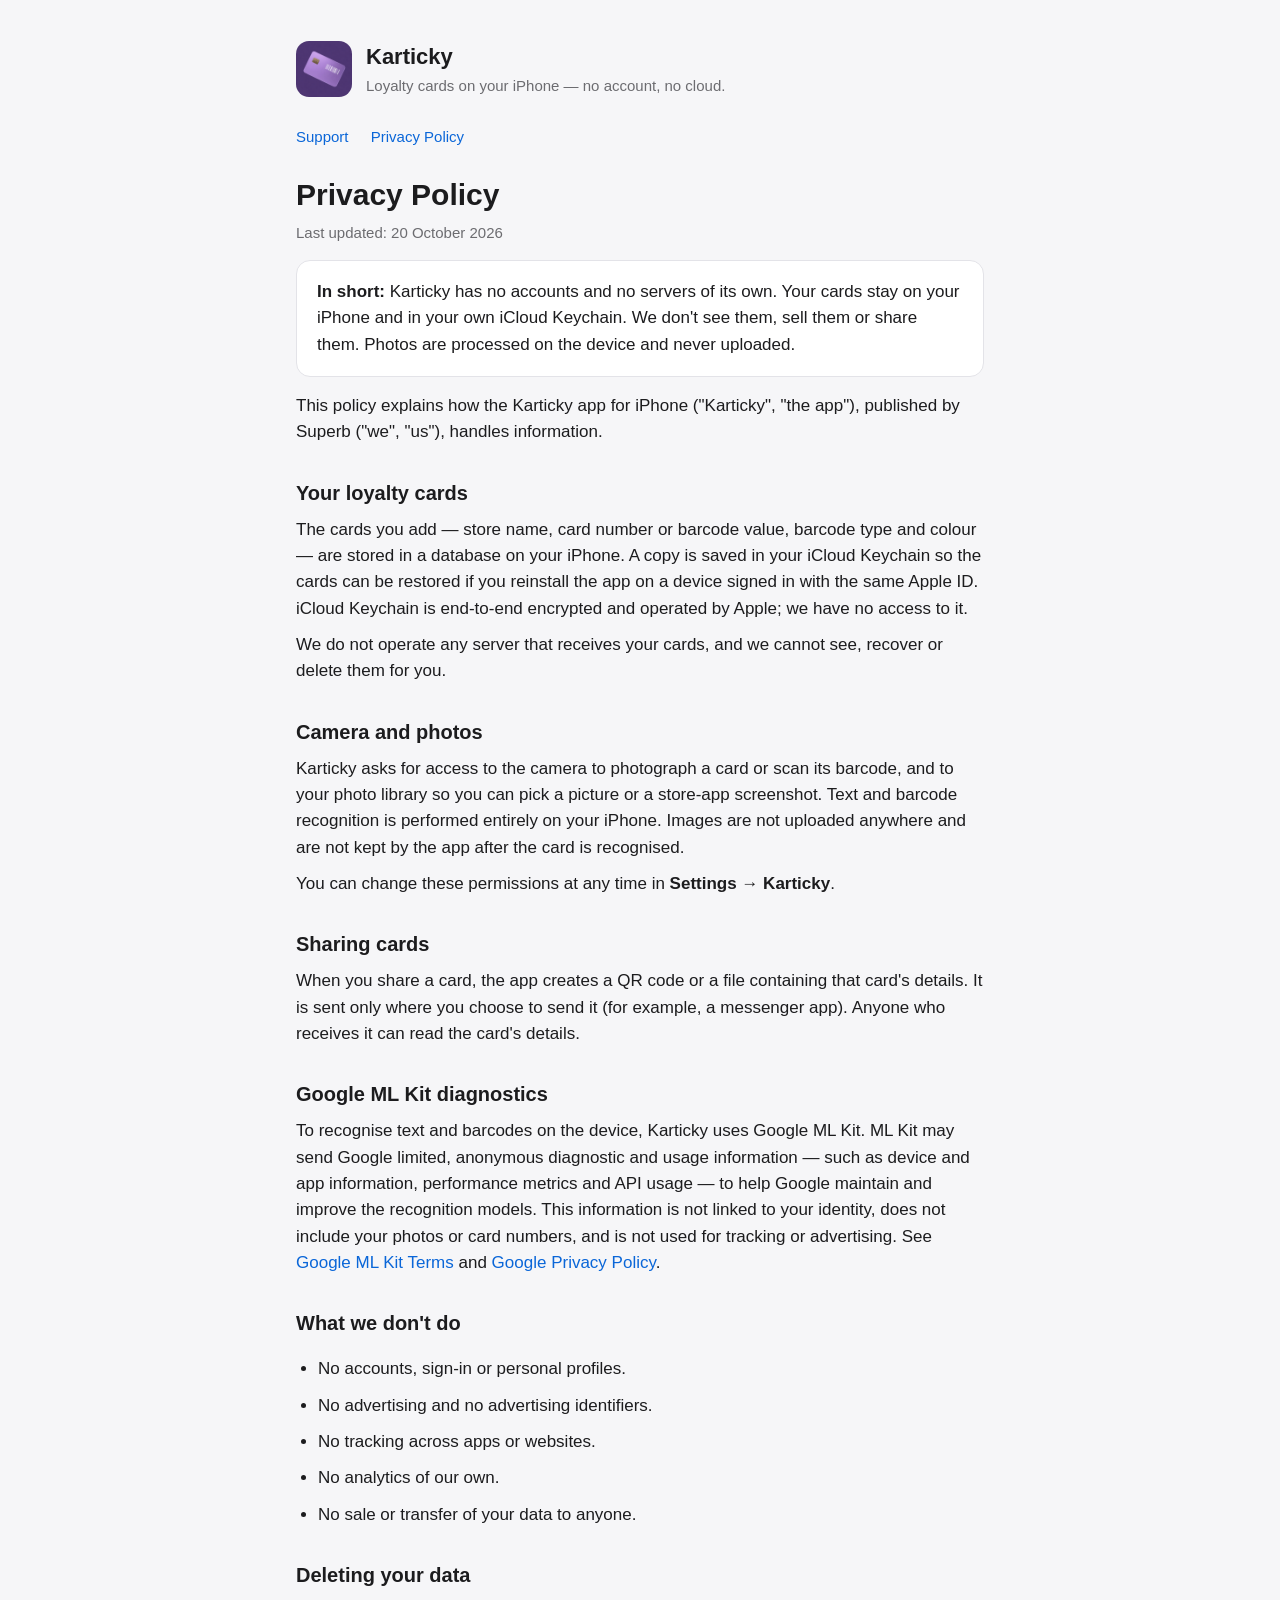
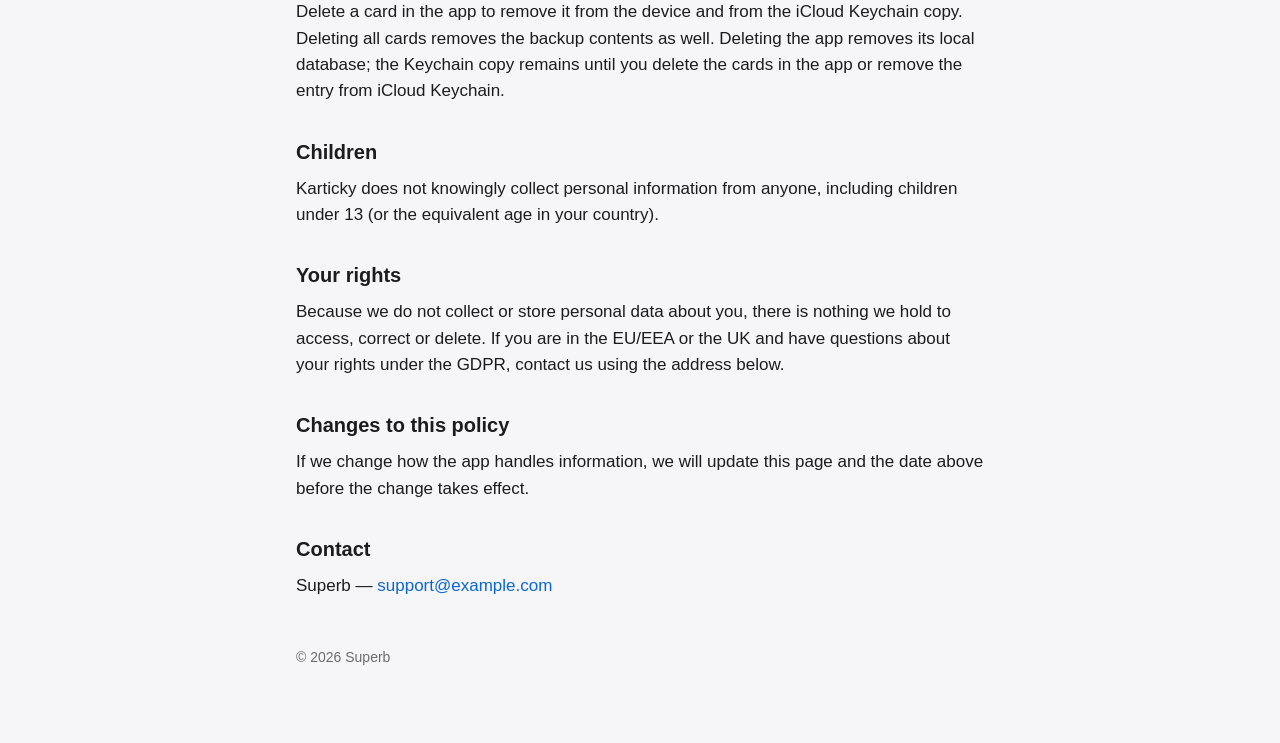
==== privacy.html @ ffc9d2ea "Add support and privacy policy pages" ====
<!doctype html>
<html lang="en">
<head>
  <meta charset="utf-8">
  <meta name="viewport" content="width=device-width, initial-scale=1">
  <title>Karticky Privacy Policy</title>
  <meta name="description" content="How Karticky handles your data.">
  <link rel="icon" href="mark.png">
  <link rel="stylesheet" href="style.css">
</head>
<body>
<main>
  <header>
    <img src="mark.png" alt="">
    <div>
      <div class="app">Karticky</div>
      <div class="tag">Loyalty cards on your iPhone — no account, no cloud.</div>
    </div>
  </header>

  <nav>
    <a href="index.html">Support</a>
    <a href="privacy.html">Privacy Policy</a>
  </nav>

  <h1>Privacy Policy</h1>
  <p class="muted">Last updated: 20 October 2026</p>

  <div class="card">
    <strong>In short:</strong> Karticky has no accounts and no servers of its own. Your cards stay on your iPhone and in your own iCloud Keychain. We don't see them, sell them or share them. Photos are processed on the device and never uploaded.
  </div>

  <p>This policy explains how the Karticky app for iPhone ("Karticky", "the app"), published by Superb ("we", "us"), handles information.</p>

  <h2>Your loyalty cards</h2>
  <p>The cards you add — store name, card number or barcode value, barcode type and colour — are stored in a database on your iPhone. A copy is saved in your iCloud Keychain so the cards can be restored if you reinstall the app on a device signed in with the same Apple ID. iCloud Keychain is end-to-end encrypted and operated by Apple; we have no access to it.</p>
  <p>We do not operate any server that receives your cards, and we cannot see, recover or delete them for you.</p>

  <h2>Camera and photos</h2>
  <p>Karticky asks for access to the camera to photograph a card or scan its barcode, and to your photo library so you can pick a picture or a store-app screenshot. Text and barcode recognition is performed entirely on your iPhone. Images are not uploaded anywhere and are not kept by the app after the card is recognised.</p>
  <p>You can change these permissions at any time in <b>Settings → Karticky</b>.</p>

  <h2>Sharing cards</h2>
  <p>When you share a card, the app creates a QR code or a file containing that card's details. It is sent only where you choose to send it (for example, a messenger app). Anyone who receives it can read the card's details.</p>

  <h2>Google ML Kit diagnostics</h2>
  <p>To recognise text and barcodes on the device, Karticky uses Google ML Kit. ML Kit may send Google limited, anonymous diagnostic and usage information — such as device and app information, performance metrics and API usage — to help Google maintain and improve the recognition models. This information is not linked to your identity, does not include your photos or card numbers, and is not used for tracking or advertising. See <a href="https://developers.google.com/ml-kit/terms">Google ML Kit Terms</a> and <a href="https://policies.google.com/privacy">Google Privacy Policy</a>.</p>

  <h2>What we don't do</h2>
  <ul>
    <li>No accounts, sign-in or personal profiles.</li>
    <li>No advertising and no advertising identifiers.</li>
    <li>No tracking across apps or websites.</li>
    <li>No analytics of our own.</li>
    <li>No sale or transfer of your data to anyone.</li>
  </ul>

  <h2>Deleting your data</h2>
  <p>Delete a card in the app to remove it from the device and from the iCloud Keychain copy. Deleting all cards removes the backup contents as well. Deleting the app removes its local database; the Keychain copy remains until you delete the cards in the app or remove the entry from iCloud Keychain.</p>

  <h2>Children</h2>
  <p>Karticky does not knowingly collect personal information from anyone, including children under 13 (or the equivalent age in your country).</p>

  <h2>Your rights</h2>
  <p>Because we do not collect or store personal data about you, there is nothing we hold to access, correct or delete. If you are in the EU/EEA or the UK and have questions about your rights under the GDPR, contact us using the address below.</p>

  <h2>Changes to this policy</h2>
  <p>If we change how the app handles information, we will update this page and the date above before the change takes effect.</p>

  <h2>Contact</h2>
  <p>Superb — <a href="mailto:support@example.com">support@example.com</a></p>

  <footer>
    <p>© 2026 Superb</p>
  </footer>
</main>
</body>
</html>
---- style.css ----
:root {
  --bg: #f6f6f8;
  --surface: #ffffff;
  --text: #1c1c1e;
  --muted: #6c6c70;
  --border: #e3e3e8;
  --accent: #0a66d8;
  color-scheme: light dark;
}

@media (prefers-color-scheme: dark) {
  :root {
    --bg: #0f0f11;
    --surface: #1c1c1f;
    --text: #f2f2f5;
    --muted: #a0a0a8;
    --border: #2e2e33;
    --accent: #5ea8ff;
  }
}

* { box-sizing: border-box; }

body {
  margin: 0;
  background: var(--bg);
  color: var(--text);
  font: 17px/1.55 -apple-system, BlinkMacSystemFont, "Segoe UI", Roboto, sans-serif;
}

main {
  max-width: 720px;
  margin: 0 auto;
  padding: 40px 16px 64px;
}

header {
  display: flex;
  align-items: center;
  gap: 14px;
  margin-bottom: 28px;
}

header img {
  width: 56px;
  height: 56px;
  border-radius: 13px;
}

header .app { font-weight: 700; font-size: 22px; }
header .tag { color: var(--muted); font-size: 15px; }

nav { margin-bottom: 28px; font-size: 15px; }
nav a { margin-right: 18px; }

h1 { font-size: 30px; line-height: 1.2; margin: 0 0 8px; }
h2 { font-size: 20px; margin: 32px 0 8px; }
p, li { margin: 0 0 10px; }
ul { padding-left: 22px; }
a { color: var(--accent); text-decoration: none; }
a:hover { text-decoration: underline; }

.muted { color: var(--muted); font-size: 15px; }

.card {
  background: var(--surface);
  border: 1px solid var(--border);
  border-radius: 14px;
  padding: 18px 20px;
  margin: 16px 0;
}

details {
  background: var(--surface);
  border: 1px solid var(--border);
  border-radius: 12px;
  padding: 14px 18px;
  margin: 10px 0;
}

details summary { cursor: pointer; font-weight: 600; }
details[open] summary { margin-bottom: 8px; }

footer {
  margin-top: 48px;
  color: var(--muted);
  font-size: 14px;
}
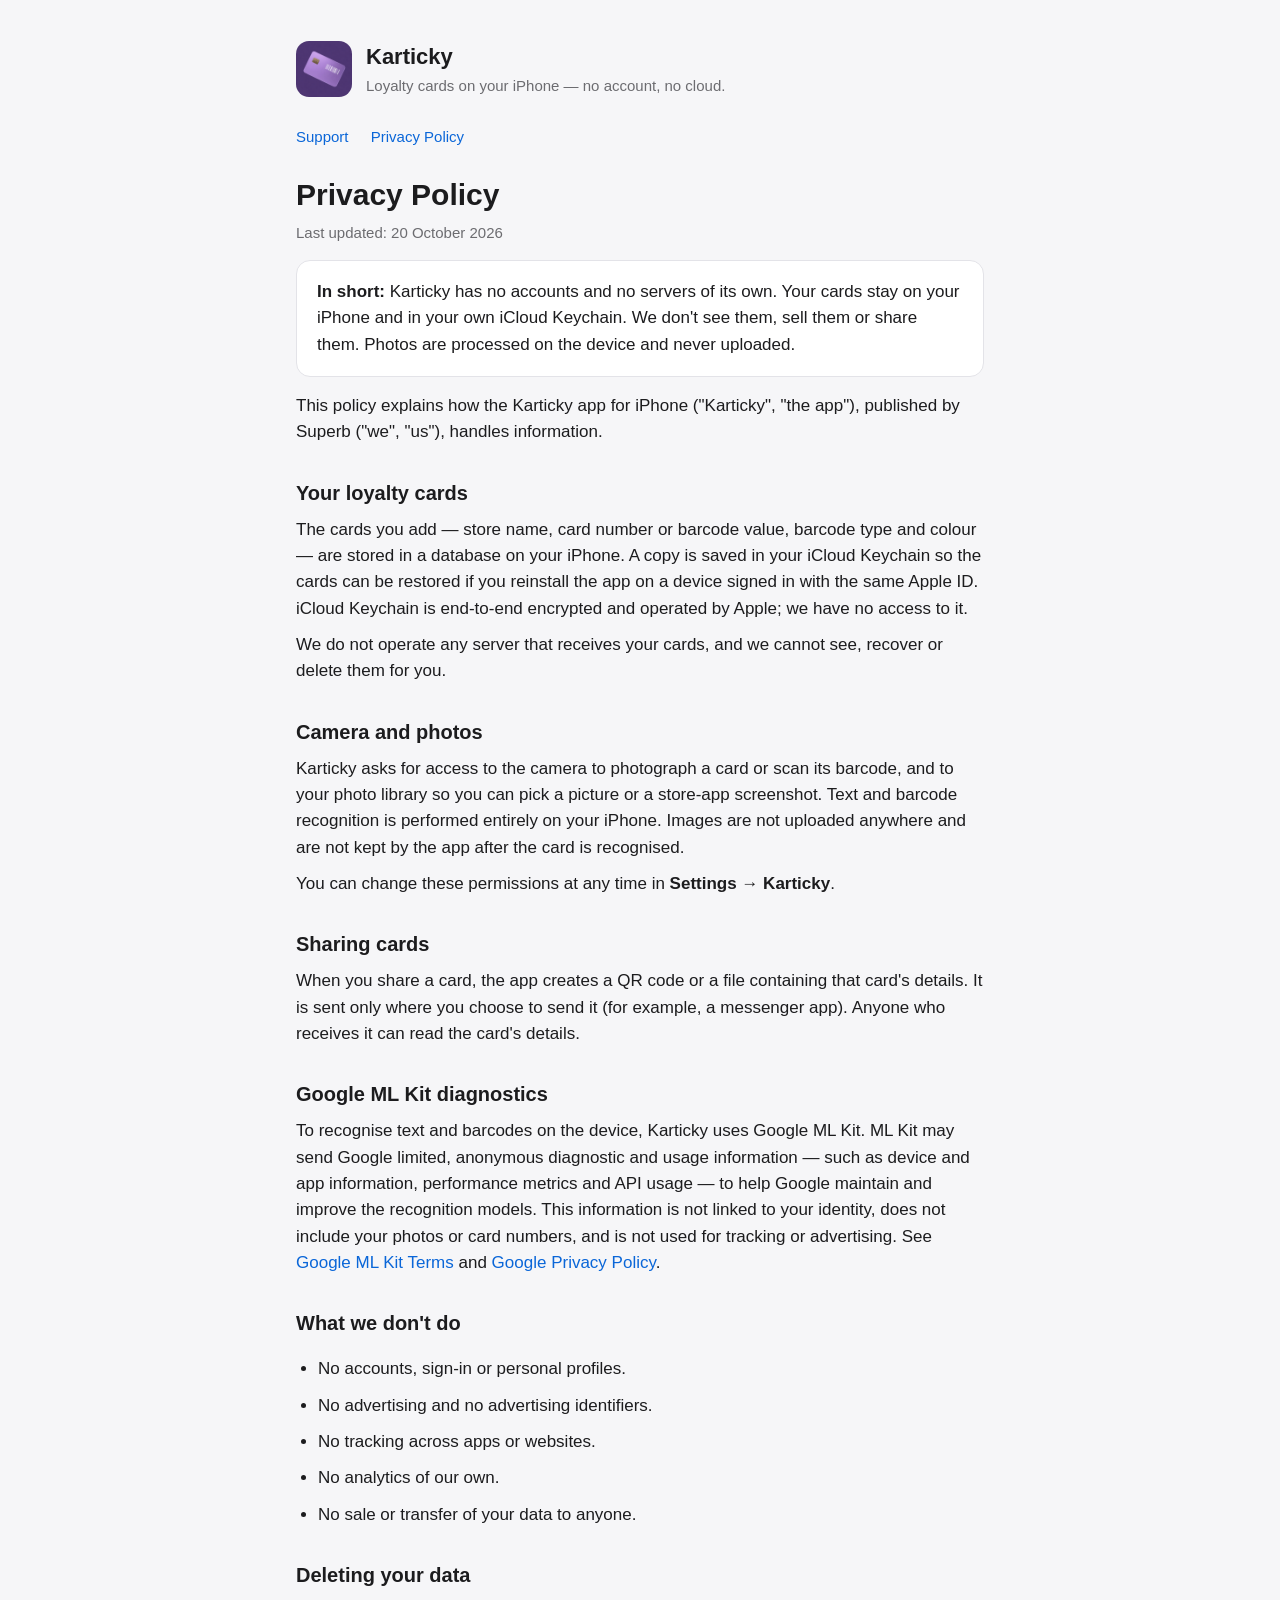
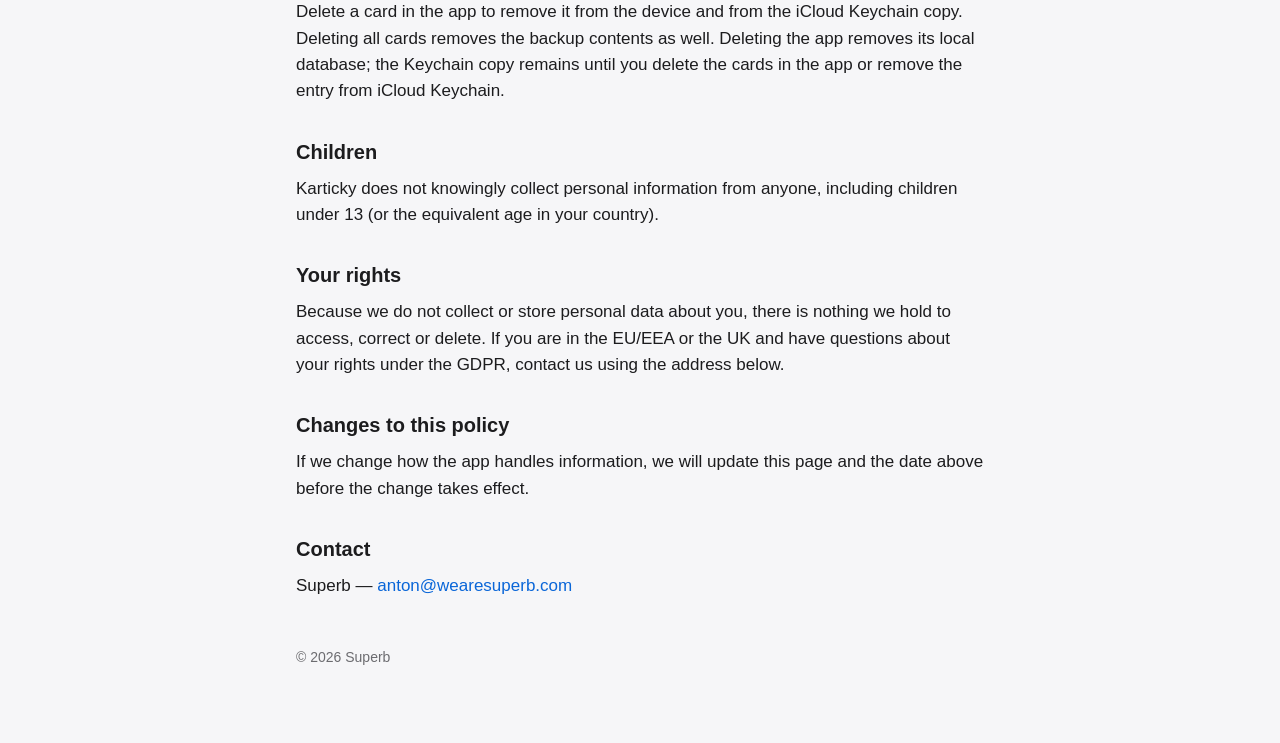
==== commit 140a02b8: "Update support email" ====
--- a/privacy.html
+++ b/privacy.html
@@ -68,7 +68,7 @@
   <p>If we change how the app handles information, we will update this page and the date above before the change takes effect.</p>
 
   <h2>Contact</h2>
-  <p>Superb — <a href="mailto:support@example.com">support@example.com</a></p>
+  <p>Superb — <a href="mailto:anton@wearesuperb.com">anton@wearesuperb.com</a></p>
 
   <footer>
     <p>© 2026 Superb</p>
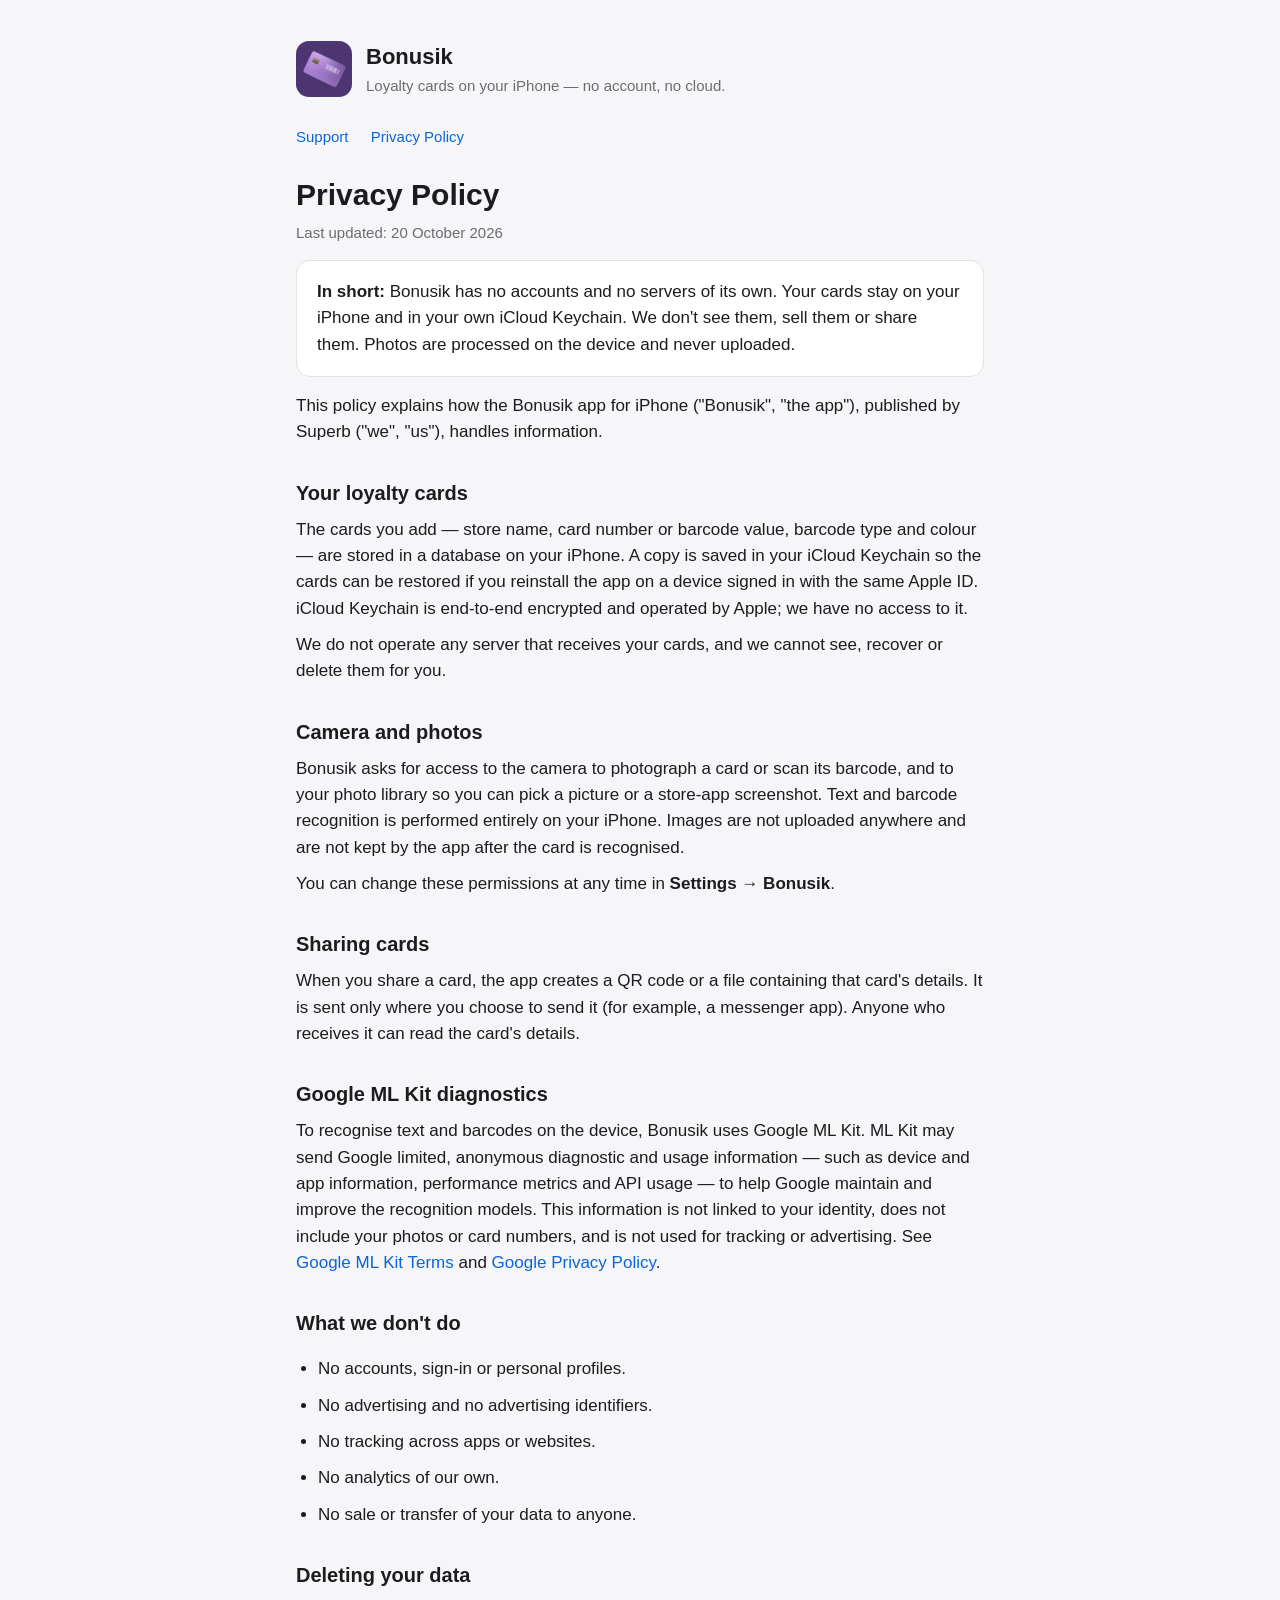
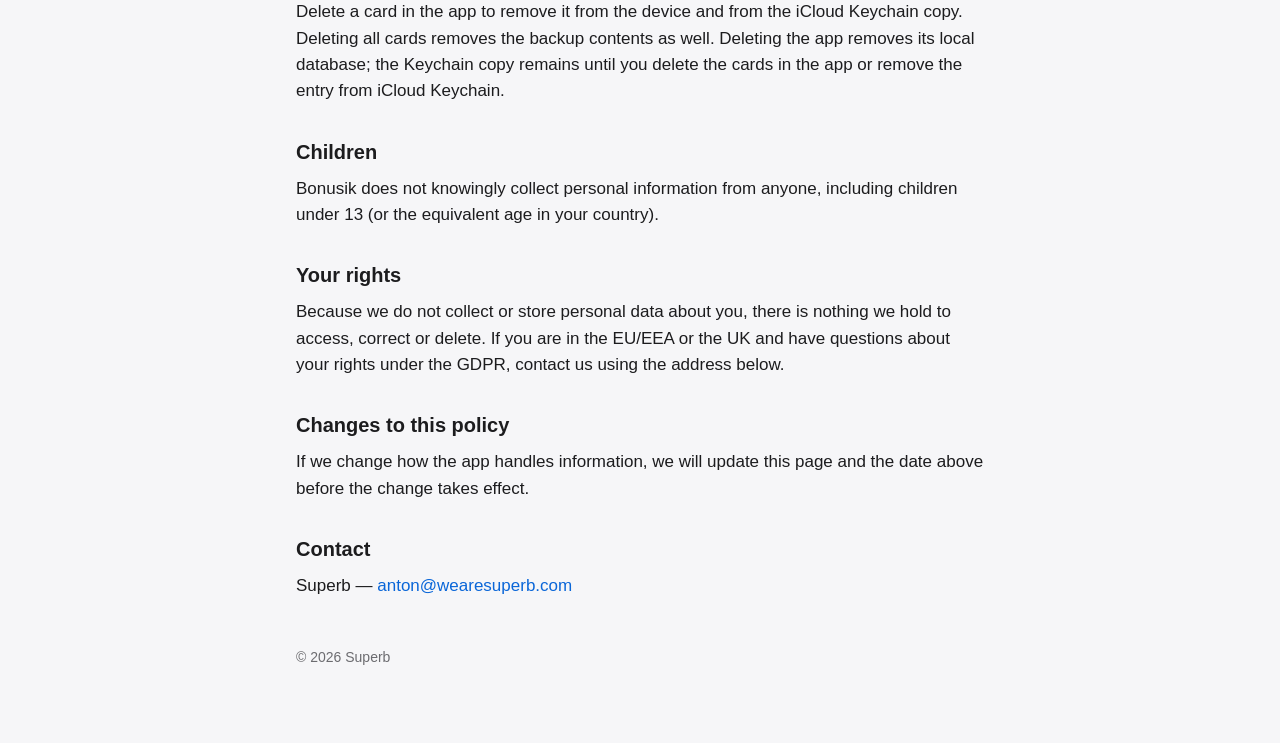
==== commit 18e8c02d: "Rename app to Bonusik" ====
--- a/privacy.html
+++ b/privacy.html
@@ -3,8 +3,8 @@
 <head>
   <meta charset="utf-8">
   <meta name="viewport" content="width=device-width, initial-scale=1">
-  <title>Karticky Privacy Policy</title>
-  <meta name="description" content="How Karticky handles your data.">
+  <title>Bonusik Privacy Policy</title>
+  <meta name="description" content="How Bonusik handles your data.">
   <link rel="icon" href="mark.png">
   <link rel="stylesheet" href="style.css">
 </head>
@@ -13,7 +13,7 @@
   <header>
     <img src="mark.png" alt="">
     <div>
-      <div class="app">Karticky</div>
+      <div class="app">Bonusik</div>
       <div class="tag">Loyalty cards on your iPhone — no account, no cloud.</div>
     </div>
   </header>
@@ -27,24 +27,24 @@
   <p class="muted">Last updated: 20 October 2026</p>
 
   <div class="card">
-    <strong>In short:</strong> Karticky has no accounts and no servers of its own. Your cards stay on your iPhone and in your own iCloud Keychain. We don't see them, sell them or share them. Photos are processed on the device and never uploaded.
+    <strong>In short:</strong> Bonusik has no accounts and no servers of its own. Your cards stay on your iPhone and in your own iCloud Keychain. We don't see them, sell them or share them. Photos are processed on the device and never uploaded.
   </div>
 
-  <p>This policy explains how the Karticky app for iPhone ("Karticky", "the app"), published by Superb ("we", "us"), handles information.</p>
+  <p>This policy explains how the Bonusik app for iPhone ("Bonusik", "the app"), published by Superb ("we", "us"), handles information.</p>
 
   <h2>Your loyalty cards</h2>
   <p>The cards you add — store name, card number or barcode value, barcode type and colour — are stored in a database on your iPhone. A copy is saved in your iCloud Keychain so the cards can be restored if you reinstall the app on a device signed in with the same Apple ID. iCloud Keychain is end-to-end encrypted and operated by Apple; we have no access to it.</p>
   <p>We do not operate any server that receives your cards, and we cannot see, recover or delete them for you.</p>
 
   <h2>Camera and photos</h2>
-  <p>Karticky asks for access to the camera to photograph a card or scan its barcode, and to your photo library so you can pick a picture or a store-app screenshot. Text and barcode recognition is performed entirely on your iPhone. Images are not uploaded anywhere and are not kept by the app after the card is recognised.</p>
-  <p>You can change these permissions at any time in <b>Settings → Karticky</b>.</p>
+  <p>Bonusik asks for access to the camera to photograph a card or scan its barcode, and to your photo library so you can pick a picture or a store-app screenshot. Text and barcode recognition is performed entirely on your iPhone. Images are not uploaded anywhere and are not kept by the app after the card is recognised.</p>
+  <p>You can change these permissions at any time in <b>Settings → Bonusik</b>.</p>
 
   <h2>Sharing cards</h2>
   <p>When you share a card, the app creates a QR code or a file containing that card's details. It is sent only where you choose to send it (for example, a messenger app). Anyone who receives it can read the card's details.</p>
 
   <h2>Google ML Kit diagnostics</h2>
-  <p>To recognise text and barcodes on the device, Karticky uses Google ML Kit. ML Kit may send Google limited, anonymous diagnostic and usage information — such as device and app information, performance metrics and API usage — to help Google maintain and improve the recognition models. This information is not linked to your identity, does not include your photos or card numbers, and is not used for tracking or advertising. See <a href="https://developers.google.com/ml-kit/terms">Google ML Kit Terms</a> and <a href="https://policies.google.com/privacy">Google Privacy Policy</a>.</p>
+  <p>To recognise text and barcodes on the device, Bonusik uses Google ML Kit. ML Kit may send Google limited, anonymous diagnostic and usage information — such as device and app information, performance metrics and API usage — to help Google maintain and improve the recognition models. This information is not linked to your identity, does not include your photos or card numbers, and is not used for tracking or advertising. See <a href="https://developers.google.com/ml-kit/terms">Google ML Kit Terms</a> and <a href="https://policies.google.com/privacy">Google Privacy Policy</a>.</p>
 
   <h2>What we don't do</h2>
   <ul>
@@ -59,7 +59,7 @@
   <p>Delete a card in the app to remove it from the device and from the iCloud Keychain copy. Deleting all cards removes the backup contents as well. Deleting the app removes its local database; the Keychain copy remains until you delete the cards in the app or remove the entry from iCloud Keychain.</p>
 
   <h2>Children</h2>
-  <p>Karticky does not knowingly collect personal information from anyone, including children under 13 (or the equivalent age in your country).</p>
+  <p>Bonusik does not knowingly collect personal information from anyone, including children under 13 (or the equivalent age in your country).</p>
 
   <h2>Your rights</h2>
   <p>Because we do not collect or store personal data about you, there is nothing we hold to access, correct or delete. If you are in the EU/EEA or the UK and have questions about your rights under the GDPR, contact us using the address below.</p>
